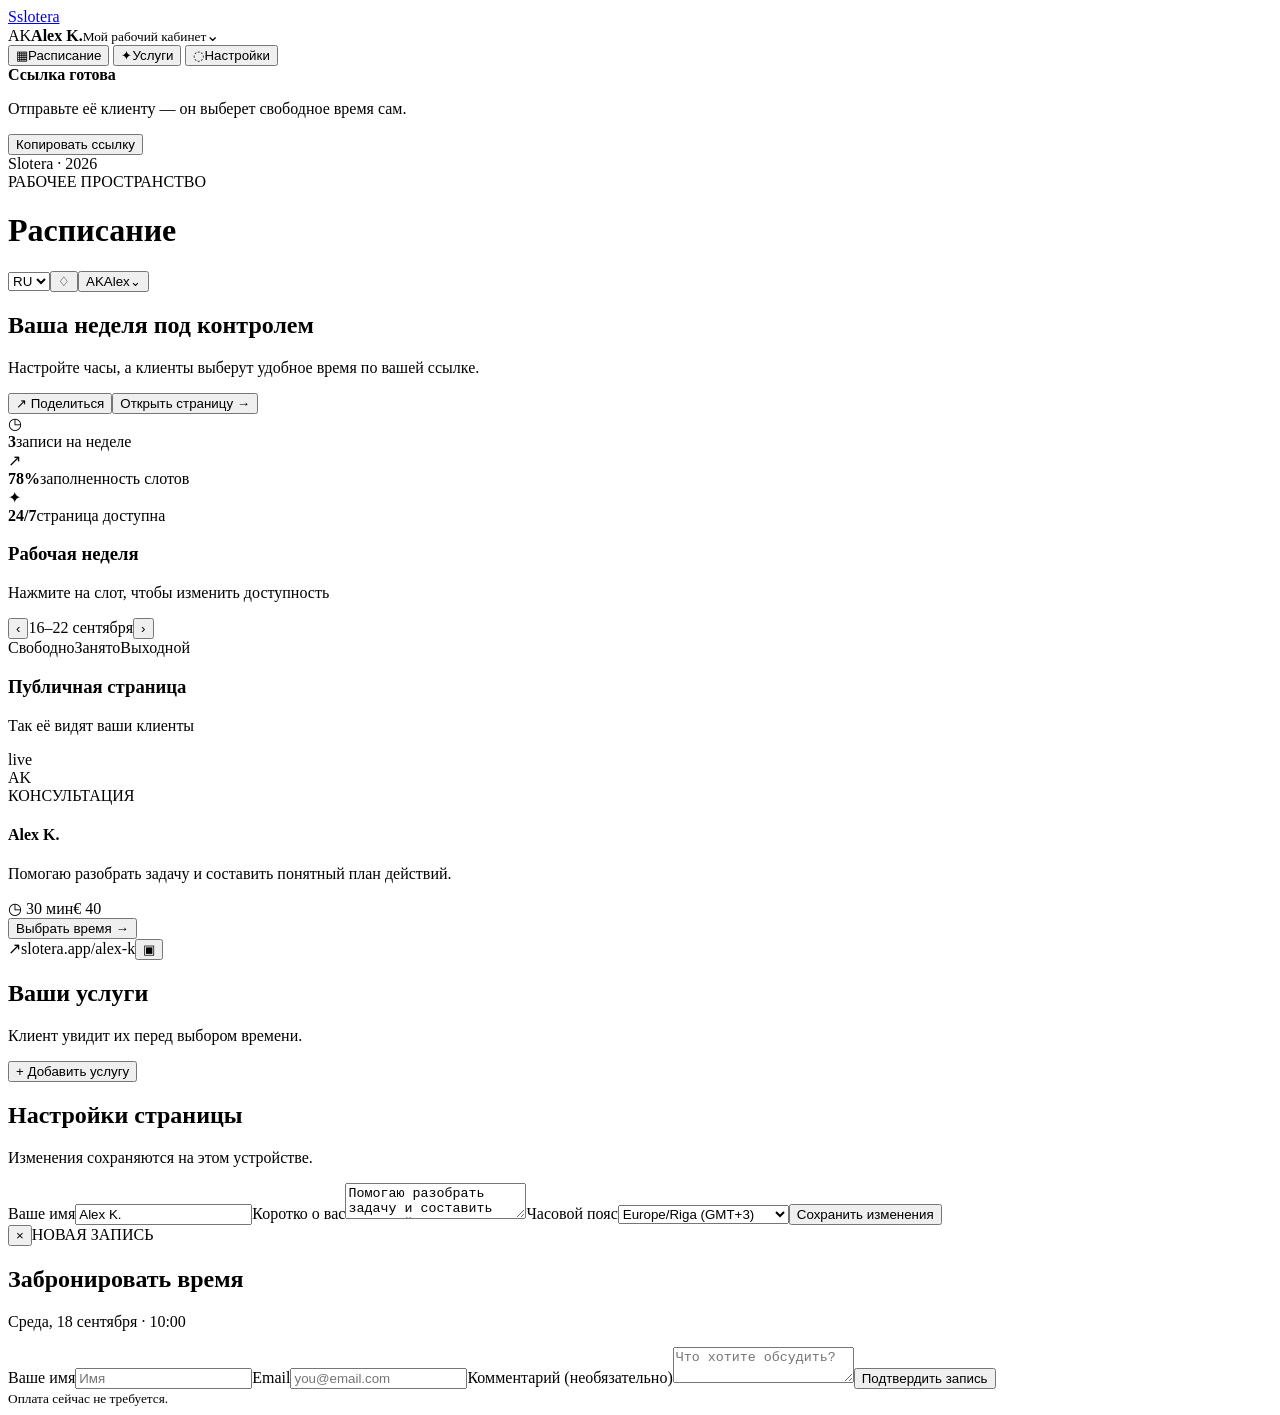
==== index.html @ ad309ea0 "Add Slotera index.html" ====
<!doctype html>
<html lang="ru">
  <head>
    <meta charset="UTF-8" />
    <meta name="viewport" content="width=device-width, initial-scale=1" />
    <meta name="theme-color" content="#101a2e" />
    <meta name="description" content="Slotera — простая онлайн-запись для мастеров и фрилансеров." />
    <link rel="icon" href="favicon.svg" type="image/svg+xml" />
    <link rel="preconnect" href="https://fonts.googleapis.com" />
    <link rel="preconnect" href="https://fonts.gstatic.com" crossorigin />
    <link href="https://fonts.googleapis.com/css2?family=DM+Sans:wght@400;500;600;700&family=Manrope:wght@600;700;800&display=swap" rel="stylesheet" />
    <link rel="stylesheet" href="styles.css" />
    <title>Slotera — онлайн-запись</title>
  </head>
  <body>
    <div class="app-shell">
      <aside class="sidebar">
        <a class="brand" href="#" aria-label="Slotera home"><span class="brand-mark">S</span><span>slotera</span></a>
        <div class="workspace"><span class="avatar">AK</span><span><b>Alex K.</b><small>Мой рабочий кабинет</small></span><span class="chevron">⌄</span></div>
        <nav class="nav" aria-label="Основная навигация">
          <button class="nav-item active" data-view="calendar"><span>▦</span><span data-i18n="calendar">Расписание</span></button>
          <button class="nav-item" data-view="services"><span>✦</span><span data-i18n="services">Услуги</span></button>
          <button class="nav-item" data-view="settings"><span>◌</span><span data-i18n="settings">Настройки</span></button>
        </nav>
        <div class="sidebar-bottom"><div class="tip"><b data-i18n="tipTitle">Ссылка готова</b><p data-i18n="tipText">Отправьте её клиенту — он выберет свободное время сам.</p><button class="copy-mini" id="copySide" data-i18n="copyLink">Копировать ссылку</button></div><span class="version">Slotera · 2026</span></div>
      </aside>

      <main class="main">
        <header class="topbar"><div><span class="eyebrow" data-i18n="workspaceLabel">РАБОЧЕЕ ПРОСТРАНСТВО</span><h1 data-i18n="title">Расписание</h1></div><div class="top-actions"><select id="lang" aria-label="Language"><option value="ru">RU</option><option value="lv">LV</option><option value="en">EN</option></select><button class="icon-button" aria-label="Уведомления">♢</button><button class="profile-button"><span class="avatar small">AK</span><span>Alex</span><span>⌄</span></button></div></header>

        <section class="view" id="calendarView">
          <div class="hero-row"><div><h2 data-i18n="heroTitle">Ваша неделя под контролем</h2><p data-i18n="heroText">Настройте часы, а клиенты выберут удобное время по вашей ссылке.</p></div><div class="hero-actions"><button class="secondary" id="shareBtn">↗ <span data-i18n="share">Поделиться</span></button><button class="primary" id="previewBtn"><span data-i18n="openPage">Открыть страницу</span> →</button></div></div>
          <div class="metric-row"><div class="metric"><span class="metric-icon blue">◷</span><div><strong id="bookedMetric">3</strong><span data-i18n="booked">записи на неделе</span></div></div><div class="metric"><span class="metric-icon lime">↗</span><div><strong>78%</strong><span data-i18n="conversion">заполненность слотов</span></div></div><div class="metric"><span class="metric-icon peach">✦</span><div><strong>24/7</strong><span data-i18n="always">страница доступна</span></div></div></div>
          <div class="content-grid"><div class="panel schedule-panel"><div class="panel-head"><div><h3 data-i18n="weekTitle">Рабочая неделя</h3><p data-i18n="weekHint">Нажмите на слот, чтобы изменить доступность</p></div><div class="week-nav"><button id="prevWeek" aria-label="Предыдущая неделя">‹</button><span id="weekLabel">16–22 сентября</span><button id="nextWeek" aria-label="Следующая неделя">›</button></div></div><div class="schedule" id="schedule"></div><div class="legend"><span><i class="dot available"></i><span data-i18n="available">Свободно</span></span><span><i class="dot booked"></i><span data-i18n="bookedSlot">Занято</span></span><span><i class="dot off"></i><span data-i18n="off">Выходной</span></span></div></div><div class="panel public-panel"><div class="panel-head"><div><h3 data-i18n="publicTitle">Публичная страница</h3><p data-i18n="publicHint">Так её видят ваши клиенты</p></div><span class="live-pill"><i></i> live</span></div><div class="mini-page"><div class="mini-cover"><div class="cover-orb"></div><span class="cover-badge">AK</span></div><div class="mini-body"><span class="mini-label" data-i18n="consultant">КОНСУЛЬТАЦИЯ</span><h4>Alex K.</h4><p data-i18n="consultText">Помогаю разобрать задачу и составить понятный план действий.</p><div class="mini-meta"><span>◷ 30 мин</span><span>€ 40</span></div><button class="preview-link" id="miniBook" data-i18n="chooseTime">Выбрать время →</button></div></div><div class="link-row"><span class="link-icon">↗</span><span id="publicLink">slotera.app/alex-k</span><button id="copyLink" aria-label="Копировать ссылку">▣</button></div></div></div>
        </section>

        <section class="view hidden" id="servicesView"><div class="hero-row"><div><h2 data-i18n="serviceTitle">Ваши услуги</h2><p data-i18n="serviceText">Клиент увидит их перед выбором времени.</p></div><button class="primary" id="addService">+ <span data-i18n="addService">Добавить услугу</span></button></div><div class="service-list" id="serviceList"></div></section>
        <section class="view hidden" id="settingsView"><div class="hero-row"><div><h2 data-i18n="settingsTitle">Настройки страницы</h2><p data-i18n="settingsText">Изменения сохраняются на этом устройстве.</p></div></div><div class="settings-grid"><label><span data-i18n="nameLabel">Ваше имя</span><input id="nameInput" value="Alex K." /></label><label><span data-i18n="bioLabel">Коротко о вас</span><textarea id="bioInput">Помогаю разобрать задачу и составить понятный план действий.</textarea></label><label><span data-i18n="tzLabel">Часовой пояс</span><select><option>Europe/Riga (GMT+3)</option><option>Europe/London (GMT+1)</option></select></label><button class="primary" id="saveSettings" data-i18n="save">Сохранить изменения</button></div></section>
      </main>
    </div>

    <div class="modal-backdrop hidden" id="bookingModal"><div class="modal" role="dialog" aria-modal="true" aria-labelledby="modalTitle"><button class="modal-close" id="closeModal" aria-label="Закрыть">×</button><span class="modal-kicker" data-i18n="bookingKicker">НОВАЯ ЗАПИСЬ</span><h2 id="modalTitle" data-i18n="modalTitle">Забронировать время</h2><p id="selectedTime">Среда, 18 сентября · 10:00</p><div class="form-stack"><label><span data-i18n="clientName">Ваше имя</span><input id="clientName" placeholder="Имя" /></label><label><span>Email</span><input id="clientEmail" type="email" placeholder="you@email.com" /></label><label><span data-i18n="note">Комментарий (необязательно)</span><textarea id="clientNote" placeholder="Что хотите обсудить?"></textarea></label><button class="primary wide" id="confirmBooking" data-i18n="confirm">Подтвердить запись</button></div><small class="modal-note" data-i18n="noPayment">Оплата сейчас не требуется.</small></div></div>
    <div class="toast hidden" id="toast"></div>
    <script src="app.js"></script>
  </body>
</html>
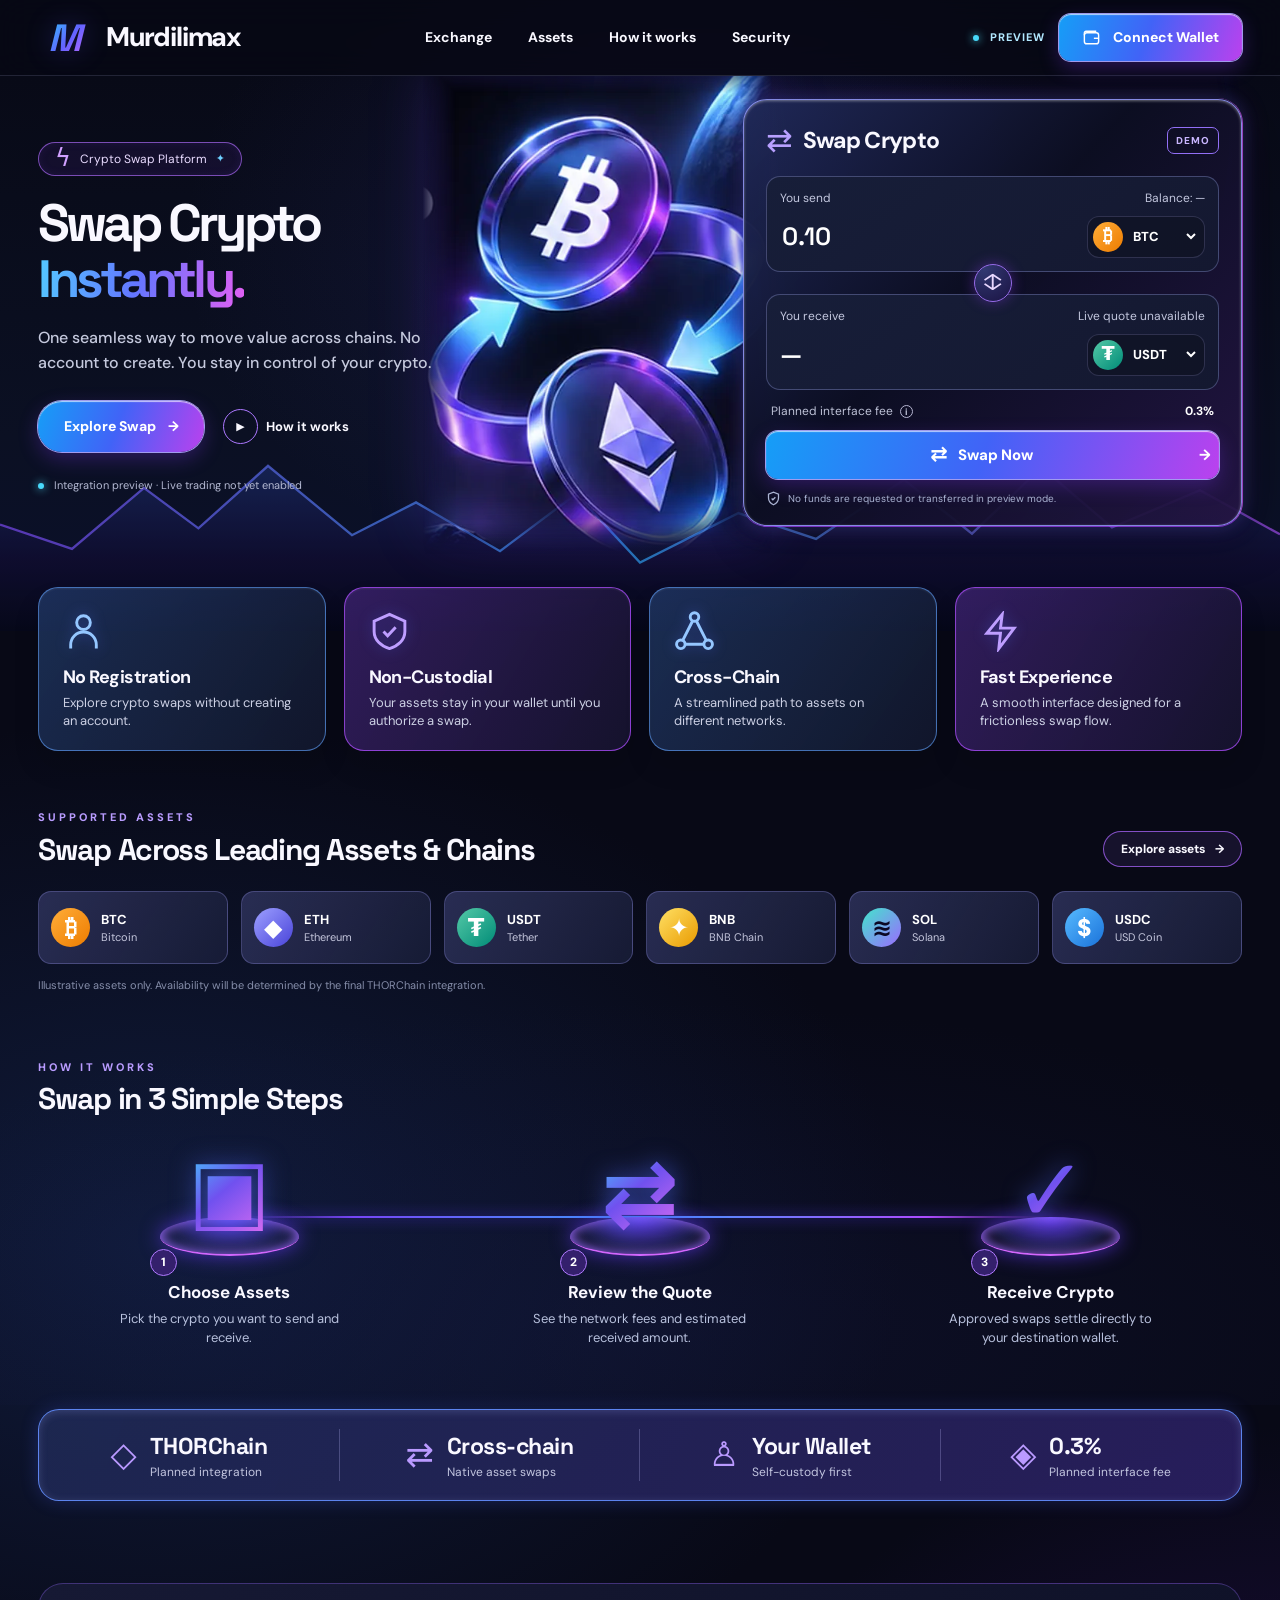
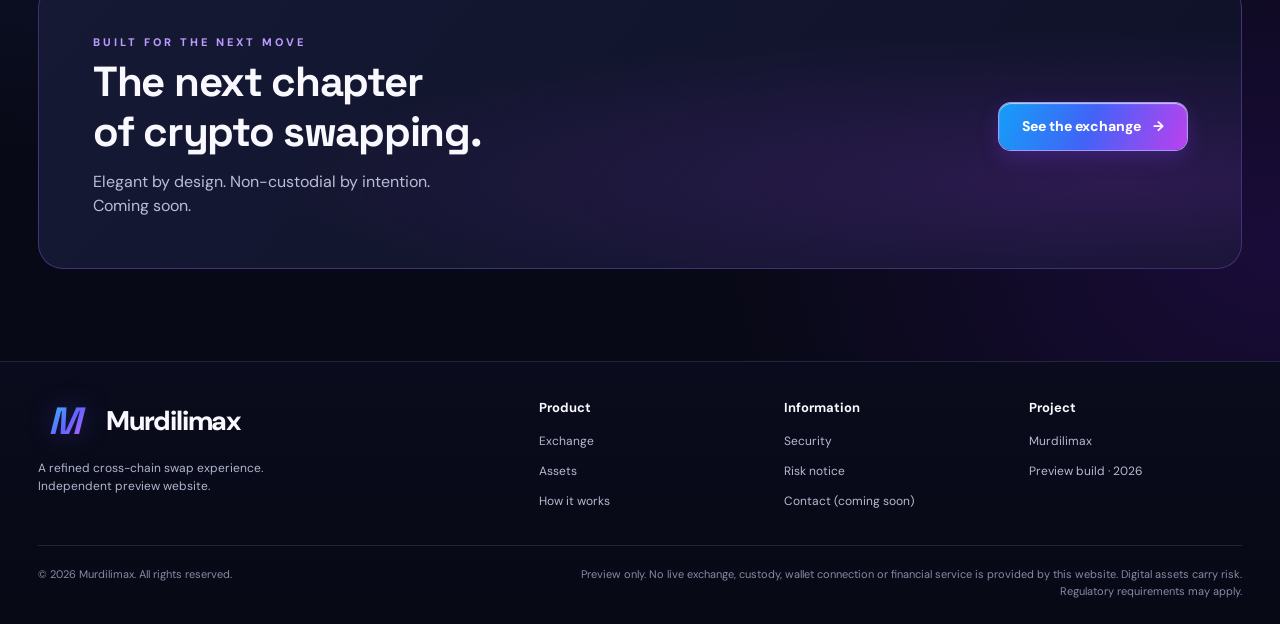
==== commit a6275ab2: "Add standalone Murdilimax Swap website preview, preserve existing project catalog" ====
--- a/index.html
+++ b/index.html
@@ -1,46 +1,121 @@
-<!doctype html>
-<html lang="ru">
-  <head>
-    <meta charset="UTF-8" />
-    <meta name="viewport" content="width=device-width, initial-scale=1" />
-    <meta name="theme-color" content="#101a2e" />
-    <meta name="description" content="Slotera — простая онлайн-запись для мастеров и фрилансеров." />
-    <link rel="icon" href="favicon.svg" type="image/svg+xml" />
-    <link rel="preconnect" href="https://fonts.googleapis.com" />
-    <link rel="preconnect" href="https://fonts.gstatic.com" crossorigin />
-    <link href="https://fonts.googleapis.com/css2?family=DM+Sans:wght@400;500;600;700&family=Manrope:wght@600;700;800&display=swap" rel="stylesheet" />
-    <link rel="stylesheet" href="styles.css" />
-    <title>Slotera — онлайн-запись</title>
-  </head>
-  <body>
-    <div class="app-shell">
-      <aside class="sidebar">
-        <a class="brand" href="#" aria-label="Slotera home"><span class="brand-mark">S</span><span>slotera</span></a>
-        <div class="workspace"><span class="avatar">AK</span><span><b>Alex K.</b><small>Мой рабочий кабинет</small></span><span class="chevron">⌄</span></div>
-        <nav class="nav" aria-label="Основная навигация">
-          <button class="nav-item active" data-view="calendar"><span>▦</span><span data-i18n="calendar">Расписание</span></button>
-          <button class="nav-item" data-view="services"><span>✦</span><span data-i18n="services">Услуги</span></button>
-          <button class="nav-item" data-view="settings"><span>◌</span><span data-i18n="settings">Настройки</span></button>
-        </nav>
-        <div class="sidebar-bottom"><div class="tip"><b data-i18n="tipTitle">Ссылка готова</b><p data-i18n="tipText">Отправьте её клиенту — он выберет свободное время сам.</p><button class="copy-mini" id="copySide" data-i18n="copyLink">Копировать ссылку</button></div><span class="version">Slotera · 2026</span></div>
-      </aside>
+<!DOCTYPE html>
+<html lang="en">
+<head>
+  <meta charset="UTF-8" />
+  <meta name="viewport" content="width=device-width, initial-scale=1" />
+  <meta name="theme-color" content="#070815" />
+  <meta name="description" content="Murdilimax Swap — a premium non-custodial cross-chain crypto swap experience. Preview mode. Powered by future THORChain integration." />
+  <title>Murdilimax — Cross-chain crypto swaps</title>
+  <link rel="icon" href="[data-uri]" type="image/svg+xml" />
+  <link rel="preconnect" href="https://fonts.googleapis.com" />
+  <link rel="preconnect" href="https://fonts.gstatic.com" crossorigin />
+  <link href="https://fonts.googleapis.com/css2?family=DM+Sans:wght@400;500;600;700;800&family=Space+Grotesk:wght@400;500;600;700&display=swap" rel="stylesheet" />
+  <style>:root{--bg:#080916;--bg2:#0c1023;--text:#f9f8ff;--muted:#b9bdd5;--stroke:rgba(165,150,239,.32);--purple:#ae5dff;--blue:#36b8ff;--cyan:#47cfff;--r:22px}*{box-sizing:border-box}html{scroll-behavior:smooth}body{margin:0;color:var(--text);background:radial-gradient(ellipse 1000px 700px at 12% 56%,#101b3b 0%,transparent 75%),radial-gradient(ellipse 800px 600px at 100% 83%,#1a0c39 0%,transparent 70%),var(--bg);font-family:'DM Sans',system-ui,-apple-system,sans-serif;line-height:1.5;overflow-x:hidden}a{color:inherit;text-decoration:none}button,input,select{font:inherit}button{cursor:pointer}button:focus-visible,select:focus-visible,input:focus-visible,a:focus-visible{outline:2px solid #7dd7ff;outline-offset:4px}p,h1,h2,h3{margin-top:0}.container{width:min(1240px,calc(100% - 76px));margin-inline:auto}.site-glow{position:absolute;top:0;left:0;width:100%;height:950px;background:radial-gradient(ellipse 46% 36% at 54% 21%,rgba(89,56,213,.17),transparent 78%);pointer-events:none}.header{height:76px;border-bottom:1px solid rgba(178,185,231,.16);background:rgba(7,9,20,.76);backdrop-filter:blur(16px);position:relative;z-index:20}.nav{height:100%;display:flex;align-items:center;justify-content:space-between;gap:24px}.brand{display:inline-flex;align-items:center;gap:15px;font-size:27px;font-weight:800;letter-spacing:-1.2px;white-space:nowrap}.brand-icon{display:inline-flex;align-items:center;justify-content:center;font-family:'Space Grotesk',sans-serif;font-size:38px;font-weight:700;width:53px;height:46px;font-style:italic;line-height:1;background:linear-gradient(130deg,#1ee9ff,#6363ff 56%,#da6aff);background-clip:text;-webkit-background-clip:text;color:transparent;filter:drop-shadow(0 0 13px rgba(96,84,255,.3))}.nav-links{display:flex;align-items:center;gap:36px;font-size:14px;font-weight:700}.nav-links a{transition:color .2s}.nav-links a:hover{color:var(--cyan)}.nav-actions{display:flex;align-items:center;gap:14px}.preview-pill{font-size:11px;color:#b2e9ff;font-weight:800;letter-spacing:1px;text-transform:uppercase}.preview-pill i,.status-dot{display:inline-block;width:6px;height:6px;border-radius:50%;background:#48d9fa;margin-right:7px;box-shadow:0 0 9px #4bdeff}.btn{display:inline-flex;align-items:center;justify-content:center;gap:12px;border:none;color:#fff;border-radius:12px;padding:13px 23px;font-weight:800;font-size:14px;white-space:nowrap;transition:transform .2s,box-shadow .2s}.btn:hover{transform:translateY(-2px);box-shadow:0 0 28px rgba(153,76,253,.48)}.btn-gradient{background:linear-gradient(110deg,#159ef7 0%,#4163f7 48%,#bb41ee 100%);box-shadow:inset 0 1px 1px rgba(255,255,255,.65),0 0 0 1px rgba(174,170,255,.9),0 7px 20px rgba(126,54,237,.3)}.btn svg{width:19px;height:19px}.btn-big{min-width:166px;min-height:51px;border-radius:24px}.hamburger{display:none;appearance:none;border:none;background:transparent;padding:10px}.hamburger span{display:block;width:23px;height:2px;background:#fff;margin:4px 0}.hero{position:relative;min-height:555px;isolation:isolate;overflow:hidden;background:radial-gradient(ellipse 45% 80% at 48% 30%,rgba(54,55,144,.2),transparent 75%),linear-gradient(180deg,#080a17 0%,#0b1023 65%,#0a102b 100%)}.hero-grid{display:grid;grid-template-columns:1fr .66fr 1.15fr;align-items:center;gap:0;position:relative;z-index:3;min-height:470px;padding-top:23px;padding-bottom:74px}.planet{position:absolute;z-index:0;top:-260px;left:46%;width:640px;height:640px;border-radius:50%;background:radial-gradient(circle at 15% 85%,rgba(63,125,246,.3),rgba(20,29,83,.32) 22%,transparent 59%);box-shadow:inset 13px 0 24px rgba(88,130,255,.08),-12px 3px 30px rgba(15,84,255,.11)}.hero-copy{z-index:5;position:relative;padding-top:10px;margin-right:-45px}.eyebrow-pill{display:inline-flex;align-items:center;gap:9px;padding:7px 16px;border:1px solid rgba(177,110,255,.65);background:rgba(72,35,135,.18);box-shadow:inset 0 0 10px rgba(118,80,214,.1);border-radius:28px;font-size:12px;color:#e9dbff}.spark{font-size:24px;line-height:.7;color:#d0a0ff}.tiny-star{font-size:11px;color:#6ecfff}.hero h1{font-family:'Space Grotesk',sans-serif;font-size:clamp(47px,4.1vw,68px);font-weight:700;letter-spacing:-3.8px;line-height:1.08;margin:19px 0 18px}.hero h1 span{background:linear-gradient(100deg,#53cbff 0%,#6376ff 48%,#e25ff3 100%);background-clip:text;-webkit-background-clip:text;color:transparent}.lead{max-width:395px;font-size:16px;font-weight:500;color:#c5c9dd;line-height:1.56;margin-bottom:25px}.hero-cta{display:flex;gap:19px;align-items:center;flex-wrap:wrap}.video-link{font-size:13px;font-weight:700;display:flex;align-items:center;gap:8px}.video-link:hover{color:#b0dcff}.play-circle{display:inline-grid;place-items:center;width:35px;height:35px;border:1px solid #ac78ff;border-radius:50%;font-size:11px}.hero-caption{font-size:11px;color:#b4b9d2;margin-top:25px}.hero-illustration{z-index:2;position:relative;height:425px;margin-left:-70px;margin-right:-72px;pointer-events:none}.hero-illustration img{position:absolute;width:350px;max-width:none;height:498px;object-fit:cover;left:50%;top:49%;transform:translate(-50%,-50%);filter:drop-shadow(0 0 30px rgba(95,49,224,.3))}.art-glow{position:absolute;inset:10% 0;background:radial-gradient(ellipse,rgba(48,45,210,.12),transparent 65%);z-index:-1}.swap-widget{z-index:5;margin-left:8px;padding:23px 22px 19px;border-radius:24px;position:relative;background:linear-gradient(133deg,rgba(33,42,90,.95),rgba(12,14,34,.98) 44%,rgba(36,21,68,.94));border:1px solid rgba(151,158,255,.85);box-shadow:0 1px 3px rgba(255,255,255,.4) inset,0 0 18px rgba(74,127,255,.2),0 0 30px rgba(180,56,239,.15),12px 12px 50px rgba(0,0,0,.33)}.swap-widget:after{content:'';position:absolute;inset:-2px;border-radius:25px;border-right:1px solid rgba(223,91,255,.65);border-bottom:1px solid rgba(173,60,255,.65);pointer-events:none}.swap-head{display:flex;justify-content:space-between;align-items:center;margin-bottom:18px}.swap-head-title{display:flex;align-items:center;gap:10px}.swap-head-title h2{font-size:23px;letter-spacing:-.7px;margin:0}.swap-head-icon{color:#b8a0ff;font-size:32px;line-height:1}.tag-preview{font-size:10px;letter-spacing:1px;font-weight:800;border:1px solid #926ff6;color:#c9b6ff;padding:5px 8px;border-radius:7px}.swap-input-card{background:linear-gradient(145deg,#171e39,#141830);border:1px solid rgba(144,151,219,.37);border-radius:14px;padding:12px 13px 13px}.field-heading{display:flex;justify-content:space-between;font-size:12px;color:#c3c7de;gap:8px}.field-heading label{cursor:pointer}.amount-row{display:flex;justify-content:space-between;align-items:center;gap:6px;margin-top:9px}.amount-row input,.amount-row output{min-width:0;max-width:65%;font-family:'Space Grotesk',sans-serif;color:white;font-size:25px;font-weight:600;outline:none;border:0;background:none}.amount-row input::selection{background:#8b5df6}.amount-row output{display:inline-block}.token-select{background:rgba(15,19,37,.8);display:flex;align-items:center;border:1px solid rgba(136,135,188,.26);border-radius:12px;padding:5px;gap:6px}.token-icon,.coin-badge{display:grid;place-items:center;border-radius:50%;font-weight:900;font-size:19px;color:#fff;width:30px;height:30px;flex:0 0 auto}.btc{background:linear-gradient(135deg,#ffad39,#ed7c00)}.eth{background:linear-gradient(135deg,#9da0ff,#4943d9)}.usdt{background:linear-gradient(135deg,#54c9a7,#008b77)}.usdc{background:linear-gradient(135deg,#57baff,#1a72da)}.bnb{background:linear-gradient(135deg,#ffe064,#e99a00)}.sol{background:linear-gradient(135deg,#42e6cc,#9b6aff);color:#0c0825}.token-select select{color:#fff;border:0;background:transparent;font-weight:800;font-size:13px;outline:none;width:70px;cursor:pointer}.token-select option{color:#151729;background:white}.swap-reverse{display:block;margin:-8px auto;position:relative;z-index:4;width:38px;height:38px;border-radius:50%;color:#e9d8ff;font-size:23px;line-height:1;background:radial-gradient(circle at 25% 10%,#323972,#1b1444);border:1px solid #976bea;box-shadow:0 0 14px rgba(141,58,243,.4)}.fee-line{display:flex;align-items:center;justify-content:space-between;font-size:12px;padding:12px 5px 11px;color:#bdc1d6}.fee-line strong{color:white}.info-dot{display:inline-grid;place-items:center;border-radius:50%;border:1px solid #b5b5d1;width:13px;height:13px;font-size:9px;font-weight:800;margin-left:4px}.swap-submit{width:100%;padding:13px 8px;border-radius:12px;font-size:15px;gap:10px}.swap-submit>span:last-child{margin-left:auto}.swap-arrow{margin-left:auto;font-size:21px;line-height:1}.swap-note{margin:12px 0 0;display:flex;gap:7px;align-items:center;font-size:10px;color:#abb4d3}.swap-note svg{width:15px;height:15px;flex:0 0 auto}.mountains{position:absolute;z-index:1;bottom:0;left:0;width:100%;height:175px;opacity:.8;pointer-events:none}.mountains svg{width:100%;height:100%}.features{display:grid;grid-template-columns:repeat(4,1fr);gap:18px;position:relative;z-index:4;margin-top:-44px}.feature-card{padding:23px 24px 20px;min-height:156px;border-radius:20px;border:1px solid rgba(99,164,255,.6);background:linear-gradient(125deg,rgba(38,67,119,.63),rgba(19,25,47,.82));box-shadow:inset 0 1px 2px rgba(255,255,255,.08),0 16px 27px rgba(0,0,0,.12)}.feature-card.violet{border-color:rgba(174,78,255,.75);background:linear-gradient(120deg,rgba(69,38,125,.68),rgba(23,20,48,.86))}.feature-icon{width:42px;height:48px;color:#95c7ff;filter:drop-shadow(0 0 7px rgba(82,110,255,.4))}.feature-card.violet .feature-icon{color:#be9eff}.feature-icon svg{height:41px;width:41px}.feature-card h3{font-size:18px;margin:5px 0 3px;letter-spacing:-.55px}.feature-card p{font-size:13px;color:#ccd0e4;line-height:1.38;margin-bottom:0}.assets-section{padding-top:58px}.section-overline{color:#b99cff;font-size:11px;letter-spacing:3px;font-weight:800;margin-bottom:6px}.section-title-row{display:flex;align-items:center;justify-content:space-between;gap:18px}.assets-section h2,.steps-section h2,.final-cta h2{font-family:'Space Grotesk',sans-serif;letter-spacing:-1.3px;font-size:30px;line-height:1.18;margin:0}.outline-link{font-size:12px;font-weight:800;padding:8px 17px;border:1px solid rgba(168,101,251,.75);border-radius:24px;white-space:nowrap;background:rgba(56,40,96,.3)}.outline-link:hover{background:rgba(110,56,198,.4)}.outline-link span{padding-left:7px}.assets-row{display:grid;grid-template-columns:repeat(6,minmax(0,1fr));gap:13px;margin-top:24px}.asset-tile{display:flex;gap:11px;align-items:center;padding:13px 12px;min-width:0;min-height:73px;color:#fff;text-align:left;border:1px solid rgba(119,120,191,.42);border-radius:13px;background:linear-gradient(120deg,rgba(43,47,86,.94),rgba(25,30,57,.83));transition:transform .2s,border-color .2s,box-shadow .2s}.asset-tile:hover{transform:translateY(-3px);border-color:#a889ff;box-shadow:0 8px 22px #090c27}.coin-badge{width:39px;height:39px;font-size:24px}.asset-label{min-width:0;display:flex;flex-direction:column}.asset-label b{font-size:13px}.asset-label small{font-size:11px;color:#c4c6dc;white-space:nowrap}.assets-disclaimer{font-size:11px;color:#858da9;margin:13px 0 0}.steps-section{padding:65px 0 57px;position:relative;overflow:hidden;background:radial-gradient(ellipse 70% 80% at 50% 82%,rgba(23,28,73,.35),transparent 100%)}.steps-flow{position:relative;display:grid;grid-template-columns:repeat(3,1fr);gap:28px;margin-top:15px}.flow-line{position:absolute;width:68%;height:2px;left:16%;top:84px;background:linear-gradient(90deg,transparent,#7645f7 15%,#3d9dff 50%,#ad4bff 85%,transparent);box-shadow:0 0 13px #563aff}.step{position:relative;text-align:center;min-width:0}.step-visual{position:relative;width:155px;height:140px;margin:0 auto -5px;display:grid;place-items:center}.step-orbit{position:absolute;bottom:16px;left:5%;width:90%;height:39px;border-radius:50%;background:radial-gradient(ellipse at 50% 0%,#603bec,rgba(33,35,89,.65) 60%,transparent 70%);box-shadow:0 0 20px rgba(99,55,238,.7),inset 0 0 13px #9e6aff;border-bottom:2px solid #d367ff}.step-emoji{position:relative;z-index:2;display:grid;place-items:center;width:87px;height:84px;margin-bottom:26px;background:linear-gradient(140deg,#3fd0ff,#7051ef 48%,#db6cf2);background-clip:text;-webkit-background-clip:text;color:transparent;font-size:88px;line-height:1;font-weight:800;filter:drop-shadow(0 0 12px rgba(76,99,235,.65))}.step-arrows{font-size:93px}.step-num{display:grid;place-items:center;position:relative;z-index:2;margin:-23px auto 4px;transform:translateX(-66px);width:27px;height:27px;border:1px solid #b17aff;background:#34206c;color:white;border-radius:50%;font-size:12px;font-weight:800}.step h3{font-size:17px;margin:0 0 5px}.step p{font-size:13px;color:#b8c1dd;max-width:220px;margin:0 auto;line-height:1.45}.stats-section{display:grid;grid-template-columns:repeat(4,1fr);margin-top:4px;padding:19px 0;border:1px solid rgba(99,142,255,.9);border-radius:21px;background:linear-gradient(110deg,rgba(32,42,86,.85),rgba(43,32,100,.88));box-shadow:inset 0 2px 8px rgba(163,176,255,.22),0 0 18px rgba(74,98,254,.24)}.stat{padding:0 23px;display:flex;gap:13px;justify-content:center;align-items:center;border-right:1px solid rgba(174,172,235,.3)}.stat:last-child{border:0}.stat-symbol{font-size:34px;color:#ba9aff;line-height:1}.stat strong{display:block;font-family:'Space Grotesk',sans-serif;font-size:23px;font-weight:700;letter-spacing:-.5px;white-space:nowrap}.stat small{font-size:12px;color:#c2c5df;display:block}.final-cta{margin-top:82px;margin-bottom:92px;padding:50px 54px;border-radius:25px;display:flex;justify-content:space-between;align-items:center;gap:30px;background:radial-gradient(ellipse at 90% 70%,rgba(148,55,218,.22),transparent 55%),linear-gradient(130deg,#161934,#0e1127);border:1px solid rgba(134,95,230,.38)}.final-cta h2{font-size:42px}.final-cta p{color:var(--muted);margin:14px 0 0}.footer{background:linear-gradient(180deg,#0a0b1c,#070915);border-top:1px solid rgba(118,129,190,.24)}.footer-grid{padding:36px 0 35px;display:grid;grid-template-columns:2.2fr repeat(3,1fr);gap:32px}.footer-about p{font-size:12px;color:#aeb6ce;max-width:260px;margin:15px 0}.footer-col{display:flex;flex-direction:column;gap:12px;font-size:12px}.footer-col b{font-size:13px;margin-bottom:2px}.footer-col a:hover{color:#8ebaff}.footer-col a,.footer-preview{color:#b7b9d2}.footer-bottom{border-top:1px solid rgba(128,135,174,.22);padding:20px 0 25px;display:flex;gap:40px;justify-content:space-between;color:#858ba5;font-size:11px}.footer-bottom p{margin:0}.footer-bottom p:last-child{max-width:680px;text-align:right}.modal-backdrop{position:fixed;inset:0;z-index:200;background:rgba(4,5,16,.82);backdrop-filter:blur(14px);display:none;align-items:center;justify-content:center;padding:24px}.modal-backdrop.active{display:flex}.modal-card{width:min(100%,460px);padding:35px;background:linear-gradient(140deg,#202957,#11142d 70%,#27163b);border:1px solid #776adb;border-radius:26px;position:relative;box-shadow:0 28px 75px rgba(0,0,0,.7),0 0 42px rgba(98,73,221,.26);text-align:center}.modal-close{position:absolute;right:15px;top:10px;color:#d0d2e8;background:transparent;border:0;font-size:30px}.modal-icon{margin:0 auto 10px;font-size:45px;width:60px;height:60px;display:grid;place-items:center;background:linear-gradient(145deg,#3e57b0,#743c9d);border-radius:17px}.modal-kicker{font-size:10px;letter-spacing:2px;color:#bfa8ff;font-weight:800}.modal-card h2{font-size:28px;line-height:1.15;margin:9px 0 13px}.modal-card p{font-size:14px;color:#c4c8e0}.modal-ok{margin-top:11px;min-width:150px}
+@media(max-width:1160px){.container{width:min(100% - 48px,1100px)}.brand{font-size:24px}.nav-links{gap:21px}.preview-pill{display:none}.hero-grid{grid-template-columns:1fr .5fr 1.06fr;gap:0}.hero h1{font-size:clamp(44px,4.8vw,62px)}.hero-illustration img{width:300px;height:427px}.hero-illustration{margin-inline:-48px}.swap-widget{padding:20px 17px 17px}.feature-card{padding:19px 18px}.stat{padding-inline:12px}.stat strong{font-size:20px}}
+@media(max-width:900px){.header{height:72px}.hamburger{display:block}.nav-actions{margin-left:auto}.nav-links{display:none;position:absolute;top:72px;left:0;right:0;flex-direction:column;align-items:stretch;gap:0;background:#11152a;padding:12px 25px;box-shadow:0 15px 35px #050613}.nav-links.open{display:flex}.nav-links a{padding:12px;border-bottom:1px solid #333652}.hero-grid{grid-template-columns:1fr 1fr;min-height:590px;gap:20px;padding-block:44px 100px}.hero-copy{margin:0}.hero-illustration{position:absolute;top:54px;left:29%;width:36%;height:330px;opacity:.65;margin:0}.hero-illustration img{height:420px;width:295px}.swap-widget{grid-column:2;grid-row:1;margin:0}.hero-copy{grid-column:1;grid-row:1}.lead{max-width:350px}.features{grid-template-columns:repeat(2,1fr);margin-top:-57px}.assets-row{grid-template-columns:repeat(3,1fr)}.stats-section{grid-template-columns:repeat(2,1fr);gap:12px}.stat:nth-child(2){border-right:0}.stat:nth-child(-n+2){border-bottom:1px solid rgba(174,172,235,.22);padding-bottom:12px}.footer-grid{grid-template-columns:2fr 1fr 1fr}.footer-col:last-child{display:none}}
+@media(max-width:640px){.container{width:calc(100% - 32px)}.header{height:68px}.brand{font-size:21px;gap:6px}.brand-icon{font-size:33px;width:36px;height:40px}.nav-links{top:68px}.nav-actions .btn-wallet{padding:11px 12px;border-radius:10px;font-size:0}.nav-actions .btn-wallet svg{width:20px;height:20px}.nav-actions .btn-wallet span{display:none}.hero{min-height:auto}.hero-grid{display:flex;flex-direction:column;gap:30px;align-items:stretch;padding:42px 0 102px;min-height:0}.hero-copy{padding:0}.hero h1{font-size:clamp(48px,13vw,67px);margin:17px 0 13px}.lead{max-width:94%;font-size:14px}.hero-caption{margin-top:18px}.hero-illustration{display:none}.swap-widget{width:100%;padding:22px 17px}.mountains{height:135px}.features{gap:12px;margin-top:-52px}.feature-card{padding:16px 14px;min-height:156px;border-radius:16px}.feature-icon{height:40px}.feature-icon svg{width:35px;height:35px}.feature-card h3{font-size:15px}.feature-card p{font-size:11px}.assets-section{padding-top:50px}.section-title-row{align-items:flex-start;flex-direction:column;gap:14px}.assets-section h2,.steps-section h2{font-size:27px}.assets-row{grid-template-columns:repeat(2,1fr);gap:10px;margin-top:19px}.asset-tile{padding:10px;min-height:66px}.coin-badge{width:36px;height:36px}.steps-section{padding:58px 0 45px}.steps-flow{display:flex;flex-direction:column;gap:25px}.flow-line{display:none}.step-visual{height:126px}.step-num{margin-top:-25px}.step p{max-width:260px}.stats-section{margin-top:5px;gap:8px}.stat{padding:8px 7px;gap:6px;justify-content:flex-start}.stat-symbol{font-size:22px}.stat strong{font-size:15px}.stat small{font-size:10px}.final-cta{padding:28px 22px;margin-top:55px;margin-bottom:70px;display:block}.final-cta h2{font-size:32px}.final-cta p{font-size:13px}.final-cta .btn{margin-top:23px}.footer-grid{grid-template-columns:1.2fr 1fr;gap:22px;padding-top:30px}.footer-about{grid-column:span 2}.footer-col:last-child{display:none}.footer-bottom{flex-direction:column;gap:12px}.footer-bottom p:last-child{text-align:left}.modal-card{padding:30px 23px}}
+@media(prefers-reduced-motion:reduce){html{scroll-behavior:auto}*,*:before,*:after{transition:none!important;animation:none!important}}
+</style>
+</head>
+<body>
+  <div class="site-glow" aria-hidden="true"></div>
+  <header class="header" id="top">
+    <nav class="nav container" aria-label="Main navigation">
+      <a class="brand" href="#top" aria-label="Murdilimax home"><span class="brand-icon" aria-hidden="true">M</span><span>Murdilimax</span></a>
+      <div class="nav-links" id="nav-links">
+        <a href="#exchange">Exchange</a><a href="#assets">Assets</a><a href="#how-it-works">How it works</a><a href="#security">Security</a>
+      </div>
+      <div class="nav-actions"><span class="preview-pill"><i></i> Preview</span><button class="btn btn-gradient btn-wallet" data-open-modal="true"><svg viewBox="0 0 24 24" fill="none" stroke="currentColor" stroke-width="1.8"><rect x="3" y="6" width="18" height="14" rx="3"/><path d="M3 9V6a2 2 0 0 1 2-2h13"/><path d="M15 13h6"/></svg><span>Connect Wallet</span></button></div>
+      <button class="hamburger" id="hamburger" aria-label="Open menu" aria-expanded="false" aria-controls="nav-links"><span></span><span></span><span></span></button>
+    </nav>
+  </header>
 
-      <main class="main">
-        <header class="topbar"><div><span class="eyebrow" data-i18n="workspaceLabel">РАБОЧЕЕ ПРОСТРАНСТВО</span><h1 data-i18n="title">Расписание</h1></div><div class="top-actions"><select id="lang" aria-label="Language"><option value="ru">RU</option><option value="lv">LV</option><option value="en">EN</option></select><button class="icon-button" aria-label="Уведомления">♢</button><button class="profile-button"><span class="avatar small">AK</span><span>Alex</span><span>⌄</span></button></div></header>
+  <main>
+    <section class="hero" id="exchange">
+      <div class="planet" aria-hidden="true"></div>
+      <div class="container hero-grid">
+        <div class="hero-copy">
+          <div class="eyebrow-pill"><span class="spark">ϟ</span> Crypto Swap Platform <span class="tiny-star">✦</span></div>
+          <h1>Swap Crypto<br /><span>Instantly.</span></h1>
+          <p class="lead">One seamless way to move value across chains. No account to create. You stay in control of your crypto.</p>
+          <div class="hero-cta"><a class="btn btn-gradient btn-big" href="#swap-widget">Explore Swap <span aria-hidden="true">→</span></a><a class="video-link" href="#how-it-works"><span class="play-circle">▶</span> How it works</a></div>
+          <div class="hero-caption"><span class="status-dot"></span> Integration preview · Live trading not yet enabled</div>
+        </div>
+        <div class="hero-illustration" aria-hidden="true"><img src="[data-uri]" alt="" /><div class="art-glow"></div></div>
+        <section class="swap-widget" id="swap-widget" aria-label="Crypto exchange preview">
+          <div class="swap-head"><div class="swap-head-title"><span class="swap-head-icon">⇄</span><h2>Swap Crypto</h2></div><span class="tag-preview">DEMO</span></div>
+          <div class="swap-input-card"><div class="field-heading"><label for="send-amount">You send</label><span>Balance: —</span></div><div class="amount-row"><input id="send-amount" inputmode="decimal" type="text" value="0.10" aria-label="Amount to send" /><div class="token-select"><span id="send-icon" class="token-icon btc">₿</span><select id="send-currency" aria-label="Send currency"><option value="BTC">BTC</option><option value="ETH">ETH</option><option value="USDT">USDT</option><option value="USDC">USDC</option><option value="BNB">BNB</option><option value="SOL">SOL</option></select></div></div></div>
+          <button type="button" class="swap-reverse" id="swap-reverse" aria-label="Reverse asset direction">↕</button>
+          <div class="swap-input-card receive-card"><div class="field-heading"><label for="receive-amount">You receive</label><span>Live quote unavailable</span></div><div class="amount-row"><output id="receive-amount" aria-label="Amount received">—</output><div class="token-select"><span id="receive-icon" class="token-icon usdt">₮</span><select id="receive-currency" aria-label="Receive currency"><option value="USDT" selected>USDT</option><option value="BTC">BTC</option><option value="ETH">ETH</option><option value="USDC">USDC</option><option value="BNB">BNB</option><option value="SOL">SOL</option></select></div></div></div>
+          <div class="fee-line"><span>Planned interface fee <span class="info-dot" title="The fee shown is a planned rate. Actual quotes and commissions depend on the final integration.">i</span></span><strong>0.3%</strong></div>
+          <button class="btn btn-gradient swap-submit" data-open-modal="true"><span class="swap-arrow">⇄</span> Swap Now <span aria-hidden="true">→</span></button>
+          <p class="swap-note"><svg viewBox="0 0 24 24" fill="none" stroke="currentColor" stroke-width="2"><path d="M12 22s8-4 8-11V5l-8-3-8 3v6c0 7 8 11 8 11Z"/><path d="m9 12 2 2 4-4"/></svg>No funds are requested or transferred in preview mode.</p>
+        </section>
+      </div>
+      <div class="mountains" aria-hidden="true"><svg viewBox="0 0 1600 230" preserveAspectRatio="none"><defs><linearGradient id="mountainfill" x1="0" y1="0" x2="0" y2="1"><stop stop-color="#18275d"/><stop offset=".55" stop-color="#100d31"/><stop offset="1" stop-color="#060716"/></linearGradient><linearGradient id="ridgetop"><stop stop-color="#834cff"/><stop offset=".5" stop-color="#31acff"/><stop offset="1" stop-color="#af52ff"/></linearGradient></defs><path d="M0 90 L90 122 180 42 248 95 335 13 440 104 520 61 625 125 720 50 800 140 923 75 1020 109 1130 31 1215 102 1302 15 1390 94 1500 45 1600 103 1600 230 0 230Z" fill="url(#mountainfill)"/><path d="M0 90 L90 122 180 42 248 95 335 13 440 104 520 61 625 125 720 50 800 140 923 75 1020 109 1130 31 1215 102 1302 15 1390 94 1500 45 1600 103" fill="none" stroke="url(#ridgetop)" stroke-width="3" opacity=".8"/></svg></div>
+    </section>
 
-        <section class="view" id="calendarView">
-          <div class="hero-row"><div><h2 data-i18n="heroTitle">Ваша неделя под контролем</h2><p data-i18n="heroText">Настройте часы, а клиенты выберут удобное время по вашей ссылке.</p></div><div class="hero-actions"><button class="secondary" id="shareBtn">↗ <span data-i18n="share">Поделиться</span></button><button class="primary" id="previewBtn"><span data-i18n="openPage">Открыть страницу</span> →</button></div></div>
-          <div class="metric-row"><div class="metric"><span class="metric-icon blue">◷</span><div><strong id="bookedMetric">3</strong><span data-i18n="booked">записи на неделе</span></div></div><div class="metric"><span class="metric-icon lime">↗</span><div><strong>78%</strong><span data-i18n="conversion">заполненность слотов</span></div></div><div class="metric"><span class="metric-icon peach">✦</span><div><strong>24/7</strong><span data-i18n="always">страница доступна</span></div></div></div>
-          <div class="content-grid"><div class="panel schedule-panel"><div class="panel-head"><div><h3 data-i18n="weekTitle">Рабочая неделя</h3><p data-i18n="weekHint">Нажмите на слот, чтобы изменить доступность</p></div><div class="week-nav"><button id="prevWeek" aria-label="Предыдущая неделя">‹</button><span id="weekLabel">16–22 сентября</span><button id="nextWeek" aria-label="Следующая неделя">›</button></div></div><div class="schedule" id="schedule"></div><div class="legend"><span><i class="dot available"></i><span data-i18n="available">Свободно</span></span><span><i class="dot booked"></i><span data-i18n="bookedSlot">Занято</span></span><span><i class="dot off"></i><span data-i18n="off">Выходной</span></span></div></div><div class="panel public-panel"><div class="panel-head"><div><h3 data-i18n="publicTitle">Публичная страница</h3><p data-i18n="publicHint">Так её видят ваши клиенты</p></div><span class="live-pill"><i></i> live</span></div><div class="mini-page"><div class="mini-cover"><div class="cover-orb"></div><span class="cover-badge">AK</span></div><div class="mini-body"><span class="mini-label" data-i18n="consultant">КОНСУЛЬТАЦИЯ</span><h4>Alex K.</h4><p data-i18n="consultText">Помогаю разобрать задачу и составить понятный план действий.</p><div class="mini-meta"><span>◷ 30 мин</span><span>€ 40</span></div><button class="preview-link" id="miniBook" data-i18n="chooseTime">Выбрать время →</button></div></div><div class="link-row"><span class="link-icon">↗</span><span id="publicLink">slotera.app/alex-k</span><button id="copyLink" aria-label="Копировать ссылку">▣</button></div></div></div>
-        </section>
+    <section class="features container" id="security" aria-label="Platform advantages">
+      <div class="feature-card blue"><div class="feature-icon"><svg viewBox="0 0 24 24" fill="none" stroke="currentColor" stroke-width="1.7"><circle cx="12" cy="6.8" r="4"/><path d="M4.5 22v-2.2a7.5 7.5 0 0 1 15 0V22"/></svg></div><h3>No Registration</h3><p>Explore crypto swaps without creating an account.</p></div>
+      <div class="feature-card violet"><div class="feature-icon"><svg viewBox="0 0 24 24" fill="none" stroke="currentColor" stroke-width="1.7"><path d="M12 2 21 6v6c0 5-4 8.5-9 10-5-1.5-9-5-9-10V6Z"/><path d="m8.5 12 2.4 2.5 4.7-5"/></svg></div><h3>Non-Custodial</h3><p>Your assets stay in your wallet until you authorize a swap.</p></div>
+      <div class="feature-card blue"><div class="feature-icon"><svg viewBox="0 0 24 24" fill="none" stroke="currentColor" stroke-width="1.7"><circle cx="12" cy="3.5" r="2.5"/><circle cx="4" cy="19.5" r="2.5"/><circle cx="20" cy="19.5" r="2.5"/><path d="m10.8 6-5.6 11m8-11 5.6 11M6.5 19.5h11"/></svg></div><h3>Cross-Chain</h3><p>A streamlined path to assets on different networks.</p></div>
+      <div class="feature-card violet"><div class="feature-icon"><svg viewBox="0 0 24 24" fill="none" stroke="currentColor" stroke-width="1.7"><path d="m13 2-9 11h8l-1 9 9-12h-8l1-8Z"/></svg></div><h3>Fast Experience</h3><p>A smooth interface designed for a frictionless swap flow.</p></div>
+    </section>
 
-        <section class="view hidden" id="servicesView"><div class="hero-row"><div><h2 data-i18n="serviceTitle">Ваши услуги</h2><p data-i18n="serviceText">Клиент увидит их перед выбором времени.</p></div><button class="primary" id="addService">+ <span data-i18n="addService">Добавить услугу</span></button></div><div class="service-list" id="serviceList"></div></section>
-        <section class="view hidden" id="settingsView"><div class="hero-row"><div><h2 data-i18n="settingsTitle">Настройки страницы</h2><p data-i18n="settingsText">Изменения сохраняются на этом устройстве.</p></div></div><div class="settings-grid"><label><span data-i18n="nameLabel">Ваше имя</span><input id="nameInput" value="Alex K." /></label><label><span data-i18n="bioLabel">Коротко о вас</span><textarea id="bioInput">Помогаю разобрать задачу и составить понятный план действий.</textarea></label><label><span data-i18n="tzLabel">Часовой пояс</span><select><option>Europe/Riga (GMT+3)</option><option>Europe/London (GMT+1)</option></select></label><button class="primary" id="saveSettings" data-i18n="save">Сохранить изменения</button></div></section>
-      </main>
-    </div>
+    <section class="assets-section container" id="assets">
+      <div class="section-overline">SUPPORTED ASSETS</div><div class="section-title-row"><h2>Swap Across Leading Assets &amp; Chains</h2><a class="outline-link" href="#swap-widget">Explore assets <span>→</span></a></div>
+      <div class="assets-row">
+        <button class="asset-tile" data-asset="BTC"><span class="coin-badge btc">₿</span><span class="asset-label"><b>BTC</b><small>Bitcoin</small></span></button>
+        <button class="asset-tile" data-asset="ETH"><span class="coin-badge eth">◆</span><span class="asset-label"><b>ETH</b><small>Ethereum</small></span></button>
+        <button class="asset-tile" data-asset="USDT"><span class="coin-badge usdt">₮</span><span class="asset-label"><b>USDT</b><small>Tether</small></span></button>
+        <button class="asset-tile" data-asset="BNB"><span class="coin-badge bnb">✦</span><span class="asset-label"><b>BNB</b><small>BNB Chain</small></span></button>
+        <button class="asset-tile" data-asset="SOL"><span class="coin-badge sol">≋</span><span class="asset-label"><b>SOL</b><small>Solana</small></span></button>
+        <button class="asset-tile" data-asset="USDC"><span class="coin-badge usdc">$</span><span class="asset-label"><b>USDC</b><small>USD Coin</small></span></button>
+      </div>
+      <p class="assets-disclaimer">Illustrative assets only. Availability will be determined by the final THORChain integration.</p>
+    </section>
 
-    <div class="modal-backdrop hidden" id="bookingModal"><div class="modal" role="dialog" aria-modal="true" aria-labelledby="modalTitle"><button class="modal-close" id="closeModal" aria-label="Закрыть">×</button><span class="modal-kicker" data-i18n="bookingKicker">НОВАЯ ЗАПИСЬ</span><h2 id="modalTitle" data-i18n="modalTitle">Забронировать время</h2><p id="selectedTime">Среда, 18 сентября · 10:00</p><div class="form-stack"><label><span data-i18n="clientName">Ваше имя</span><input id="clientName" placeholder="Имя" /></label><label><span>Email</span><input id="clientEmail" type="email" placeholder="you@email.com" /></label><label><span data-i18n="note">Комментарий (необязательно)</span><textarea id="clientNote" placeholder="Что хотите обсудить?"></textarea></label><button class="primary wide" id="confirmBooking" data-i18n="confirm">Подтвердить запись</button></div><small class="modal-note" data-i18n="noPayment">Оплата сейчас не требуется.</small></div></div>
-    <div class="toast hidden" id="toast"></div>
-    <script src="app.js"></script>
-  </body>
-</html>
+    <section class="steps-section" id="how-it-works"><div class="container"><div class="section-overline">HOW IT WORKS</div><h2>Swap in 3 Simple Steps</h2><div class="steps-flow"><div class="flow-line" aria-hidden="true"></div><div class="step"><div class="step-visual"><div class="step-orbit"></div><div class="step-emoji">▣</div></div><span class="step-num">1</span><h3>Choose Assets</h3><p>Pick the crypto you want to send and receive.</p></div><div class="step"><div class="step-visual"><div class="step-orbit"></div><div class="step-emoji step-arrows">⇄</div></div><span class="step-num">2</span><h3>Review the Quote</h3><p>See the network fees and estimated received amount.</p></div><div class="step"><div class="step-visual"><div class="step-orbit"></div><div class="step-emoji">✓</div></div><span class="step-num">3</span><h3>Receive Crypto</h3><p>Approved swaps settle directly to your destination wallet.</p></div></div></div></section>
+
+    <section class="stats-section container"><div class="stat"><span class="stat-symbol">◇</span><span><strong>THORChain</strong><small>Planned integration</small></span></div><div class="stat"><span class="stat-symbol">⇄</span><span><strong>Cross-chain</strong><small>Native asset swaps</small></span></div><div class="stat"><span class="stat-symbol">♙</span><span><strong>Your Wallet</strong><small>Self-custody first</small></span></div><div class="stat"><span class="stat-symbol">◈</span><span><strong>0.3%</strong><small>Planned interface fee</small></span></div></section>
+
+    <section class="final-cta container"><div><div class="section-overline">BUILT FOR THE NEXT MOVE</div><h2>The next chapter<br />of crypto swapping.</h2><p>Elegant by design. Non-custodial by intention.<br />Coming soon.</p></div><a href="#swap-widget" class="btn btn-gradient">See the exchange <span>→</span></a></section>
+  </main>
+
+  <footer class="footer"><div class="container footer-grid"><div class="footer-about"><a class="brand" href="#top"><span class="brand-icon">M</span><span>Murdilimax</span></a><p>A refined cross-chain swap experience. Independent preview website.</p></div><div class="footer-col"><b>Product</b><a href="#exchange">Exchange</a><a href="#assets">Assets</a><a href="#how-it-works">How it works</a></div><div class="footer-col"><b>Information</b><a href="#security">Security</a><a href="#disclaimer">Risk notice</a><a href="mailto:support@example.invalid" id="support-link">Contact (coming soon)</a></div><div class="footer-col"><b>Project</b><a href="#top">Murdilimax</a><span class="footer-preview">Preview build · 2026</span></div></div><div class="container footer-bottom" id="disclaimer"><p>© <span id="copyright-year">2026</span> Murdilimax. All rights reserved.</p><p>Preview only. No live exchange, custody, wallet connection or financial service is provided by this website. Digital assets carry risk. Regulatory requirements may apply.</p></div></footer>
+
+  <div class="modal-backdrop" id="preview-modal" aria-hidden="true" role="presentation"><div class="modal-card" role="dialog" aria-modal="true" aria-labelledby="modal-heading"><button class="modal-close" id="modal-close" aria-label="Close dialog">×</button><div class="modal-icon">⚡</div><div class="modal-kicker">MURDILIMAX PREVIEW</div><h2 id="modal-heading">Something good is coming.</h2><p>This is a design preview. Wallet connections and swaps will be enabled only after the integration is configured, tested and legally reviewed. Never send funds to addresses shown by an unfinished site.</p><button class="btn btn-gradient modal-ok" id="modal-ok">Got it</button></div></div>
+  <script>/* Murdilimax Swap preview interactions. No wallet connection or transaction is performed. */
+(function(){
+  'use strict';
+  const $=id=>document.getElementById(id);
+  const tokenSymbols={BTC:'₿',ETH:'◆',USDT:'₮',USDC:'$',BNB:'✦',SOL:'≋'};
+  const tokenClass={BTC:'btc',ETH:'eth',USDT:'usdt',USDC:'usdc',BNB:'bnb',SOL:'sol'};
+  const send=$('send-currency'),receive=$('receive-currency'),sendIcon=$('send-icon'),receiveIcon=$('receive-icon');
+  const amount=$('send-amount'),result=$('receive-amount');
+  function update(){
+    sendIcon.textContent=tokenSymbols[send.value];receiveIcon.textContent=tokenSymbols[receive.value];
+    sendIcon.className='token-icon '+tokenClass[send.value];receiveIcon.className='token-icon '+tokenClass[receive.value];
+    // A real quote MUST come from an approved, verified swap integration.
+    result.textContent='—';
+    result.setAttribute('title','No live rate is available in preview mode');
+  }
+  $('swap-reverse').addEventListener('click',()=>{const old=send.value;send.value=receive.value;receive.value=old;update();});
+  send.addEventListener('change',()=>{if(send.value===receive.value){const old=receive.value;receive.value=send.value==='BTC'?'ETH':'BTC';if(receive.value===send.value)receive.value=old;}update();});
+  receive.addEventListener('change',()=>{if(receive.value===send.value){send.value=receive.value==='BTC'?'ETH':'BTC';}update();});
+  amount.addEventListener('input',()=>{const sanitized=amount.value.replace(/[^\d.,]/g,'').replace(',','.');if(sanitized!==amount.value)amount.value=sanitized;result.textContent='—';});
+  document.querySelectorAll('[data-asset]').forEach(tile=>tile.addEventListener('click',()=>{const t=tile.dataset.asset;if(t!==send.value){send.value=t;update();}document.querySelector('#swap-widget').scrollIntoView({behavior:'smooth',block:'center'});}));
+  const menu=$('nav-links'),menuToggle=$('hamburger');menuToggle.addEventListener('click',()=>{const isOpen=menu.classList.toggle('open');menuToggle.setAttribute('aria-expanded',String(isOpen));});menu.querySelectorAll('a').forEach(a=>a.addEventListener('click',()=>{menu.classList.remove('open');menuToggle.setAttribute('aria-expanded','false');}));
+  const modal=$('preview-modal');let lastFocus=null;
+  function openModal(){lastFocus=document.activeElement;modal.classList.add('active');modal.setAttribute('aria-hidden','false');document.body.style.overflow='hidden';$('modal-close').focus();}
+  function closeModal(){modal.classList.remove('active');modal.setAttribute('aria-hidden','true');document.body.style.overflow='';lastFocus?.focus();}
+  document.querySelectorAll('[data-open-modal]').forEach(btn=>btn.addEventListener('click',openModal));
+  $('modal-close').addEventListener('click',closeModal);$('modal-ok').addEventListener('click',closeModal);
+  modal.addEventListener('click',e=>{if(e.target===modal)closeModal();});
+  document.addEventListener('keydown',e=>{if(e.key==='Escape'&&modal.classList.contains('active'))closeModal();if(e.key==='Tab'&&modal.classList.contains('active')){const targets=Array.from(modal.querySelectorAll('button'));if(e.shiftKey&&document.activeElement===targets[0]){e.preventDefault();targets[targets.length-1].focus();}else if(!e.shiftKey&&document.activeElement===targets[targets.length-1]){e.preventDefault();targets[0].focus();}}});
+  $('support-link').addEventListener('click',e=>{e.preventDefault();openModal();});
+  $('copyright-year').textContent=new Date().getFullYear();
+  update();
+})();
+</script>
+</body></html>
